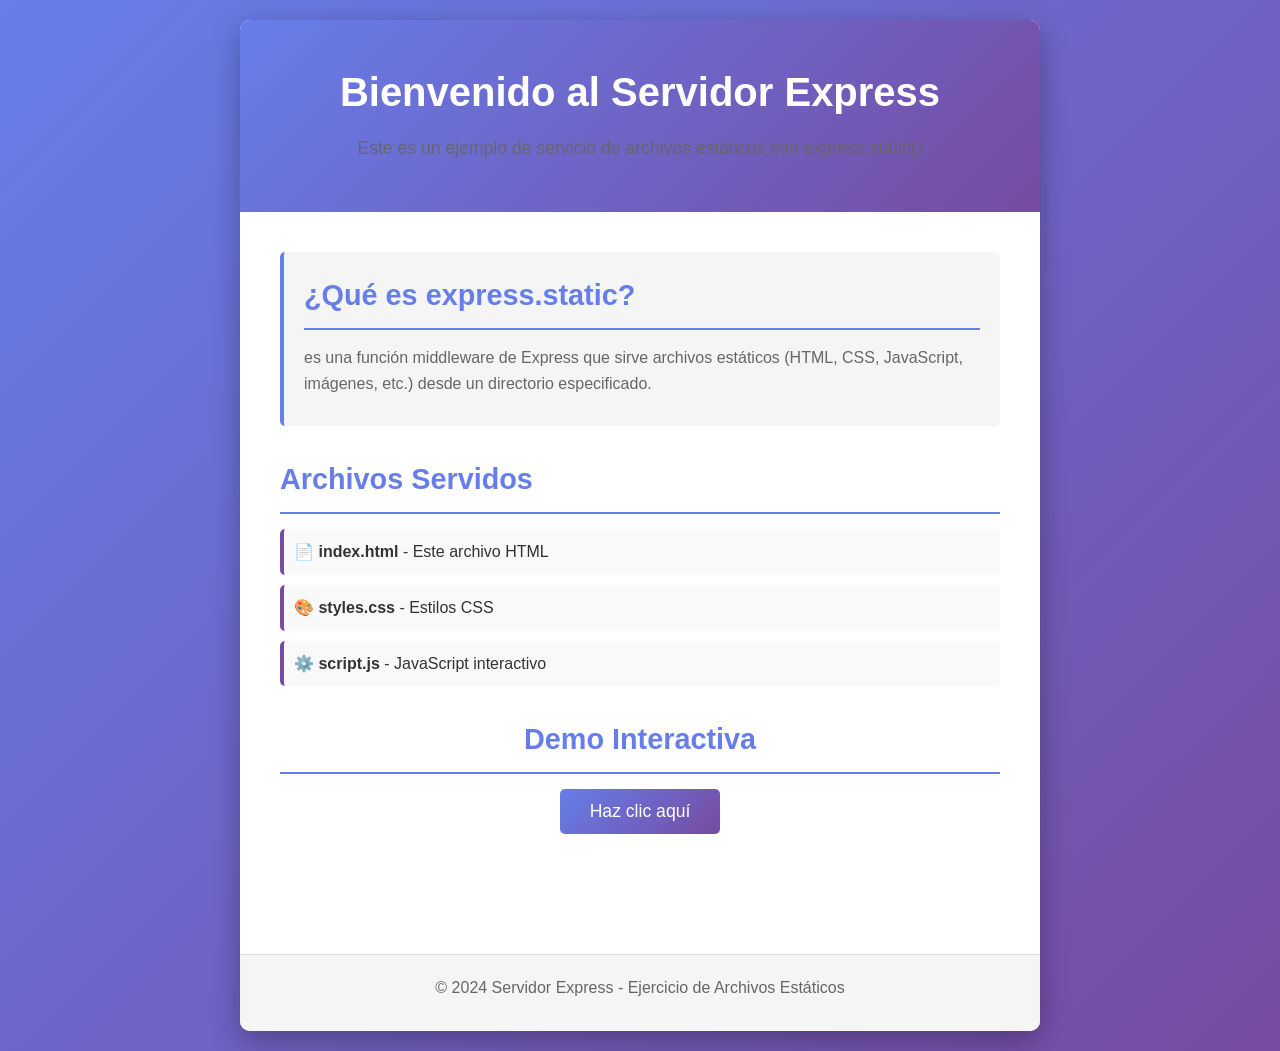
==== public/index.html @ dc6aed07 "ej2" ====
<!DOCTYPE html>
<html lang="es">
<head>
    <meta charset="UTF-8">
    <meta name="viewport" content="width=device-width, initial-scale=1.0">
    <title>Servidor de Archivos Estáticos</title>
    <link rel="stylesheet" href="styles.css">
</head>
<body>
    <div class="container">
        <header>
            <h1>Bienvenido al Servidor Express</h1>
            <p>Este es un ejemplo de servicio de archivos estáticos con express.static()</p>
        </header>

        <main>
            <section class="info">
                <h2>¿Qué es express.static?</h2>
                <p>
                    es una función middleware de Express que sirve archivos estáticos 
                    (HTML, CSS, JavaScript, imágenes, etc.) desde un directorio especificado.
                </p>
            </section>

            <section class="features">
                <h2>Archivos Servidos</h2>
                <ul>
                    <li>📄 <strong>index.html</strong> - Este archivo HTML</li>
                    <li>🎨 <strong>styles.css</strong> - Estilos CSS</li>
                    <li>⚙️ <strong>script.js</strong> - JavaScript interactivo</li>
                </ul>
            </section>

            <section class="demo">
                <h2>Demo Interactiva</h2>
                <button id="demoBtn" class="btn">Haz clic aquí</button>
                <p id="message" class="message"></p>
            </section>
        </main>

        <footer>
            <p>&copy; 2024 Servidor Express - Ejercicio de Archivos Estáticos</p>
        </footer>
    </div>

    <script src="script.js"></script>
</body>
</html>
---- public/styles.css ----
/* Estilos globales */
* {
    margin: 0;
    padding: 0;
    box-sizing: border-box;
}

body {
    font-family: 'Segoe UI', Tahoma, Geneva, Verdana, sans-serif;
    line-height: 1.6;
    color: #333;
    background: linear-gradient(135deg, #667eea 0%, #764ba2 100%);
    min-height: 100vh;
    display: flex;
    justify-content: center;
    align-items: center;
    padding: 20px;
}

.container {
    background: white;
    border-radius: 10px;
    box-shadow: 0 10px 30px rgba(0, 0, 0, 0.3);
    max-width: 800px;
    width: 100%;
    overflow: hidden;
}

/* Header */
header {
    background: linear-gradient(135deg, #667eea 0%, #764ba2 100%);
    color: white;
    padding: 40px 20px;
    text-align: center;
}

header h1 {
    font-size: 2.5em;
    margin-bottom: 10px;
}

header p {
    font-size: 1.1em;
    opacity: 0.9;
}

/* Main content */
main {
    padding: 40px;
}

section {
    margin-bottom: 30px;
}

h2 {
    color: #667eea;
    margin-bottom: 15px;
    font-size: 1.8em;
    border-bottom: 2px solid #667eea;
    padding-bottom: 10px;
}

p {
    color: #666;
    margin-bottom: 10px;
}

/* Info section */
.info {
    background: #f5f5f5;
    padding: 20px;
    border-left: 4px solid #667eea;
    border-radius: 5px;
}

/* Features list */
.features ul {
    list-style: none;
    padding: 0;
}

.features li {
    padding: 10px;
    background: #f9f9f9;
    margin-bottom: 10px;
    border-radius: 5px;
    border-left: 4px solid #764ba2;
    transition: transform 0.2s;
}

.features li:hover {
    transform: translateX(5px);
    background: #f0f0f0;
}

/* Demo section */
.demo {
    text-align: center;
}

.btn {
    background: linear-gradient(135deg, #667eea 0%, #764ba2 100%);
    color: white;
    padding: 12px 30px;
    border: none;
    border-radius: 5px;
    font-size: 1.1em;
    cursor: pointer;
    transition: transform 0.2s, box-shadow 0.2s;
    margin-bottom: 20px;
}

.btn:hover {
    transform: scale(1.05);
    box-shadow: 0 5px 15px rgba(102, 126, 234, 0.4);
}

.btn:active {
    transform: scale(0.98);
}

.message {
    font-size: 1.2em;
    color: #764ba2;
    font-weight: bold;
    min-height: 30px;
}

/* Footer */
footer {
    background: #f5f5f5;
    padding: 20px;
    text-align: center;
    border-top: 1px solid #ddd;
    color: #999;
}

/* Responsive */
@media (max-width: 600px) {
    header h1 {
        font-size: 1.8em;
    }

    main {
        padding: 20px;
    }

    .container {
        border-radius: 5px;
    }
}
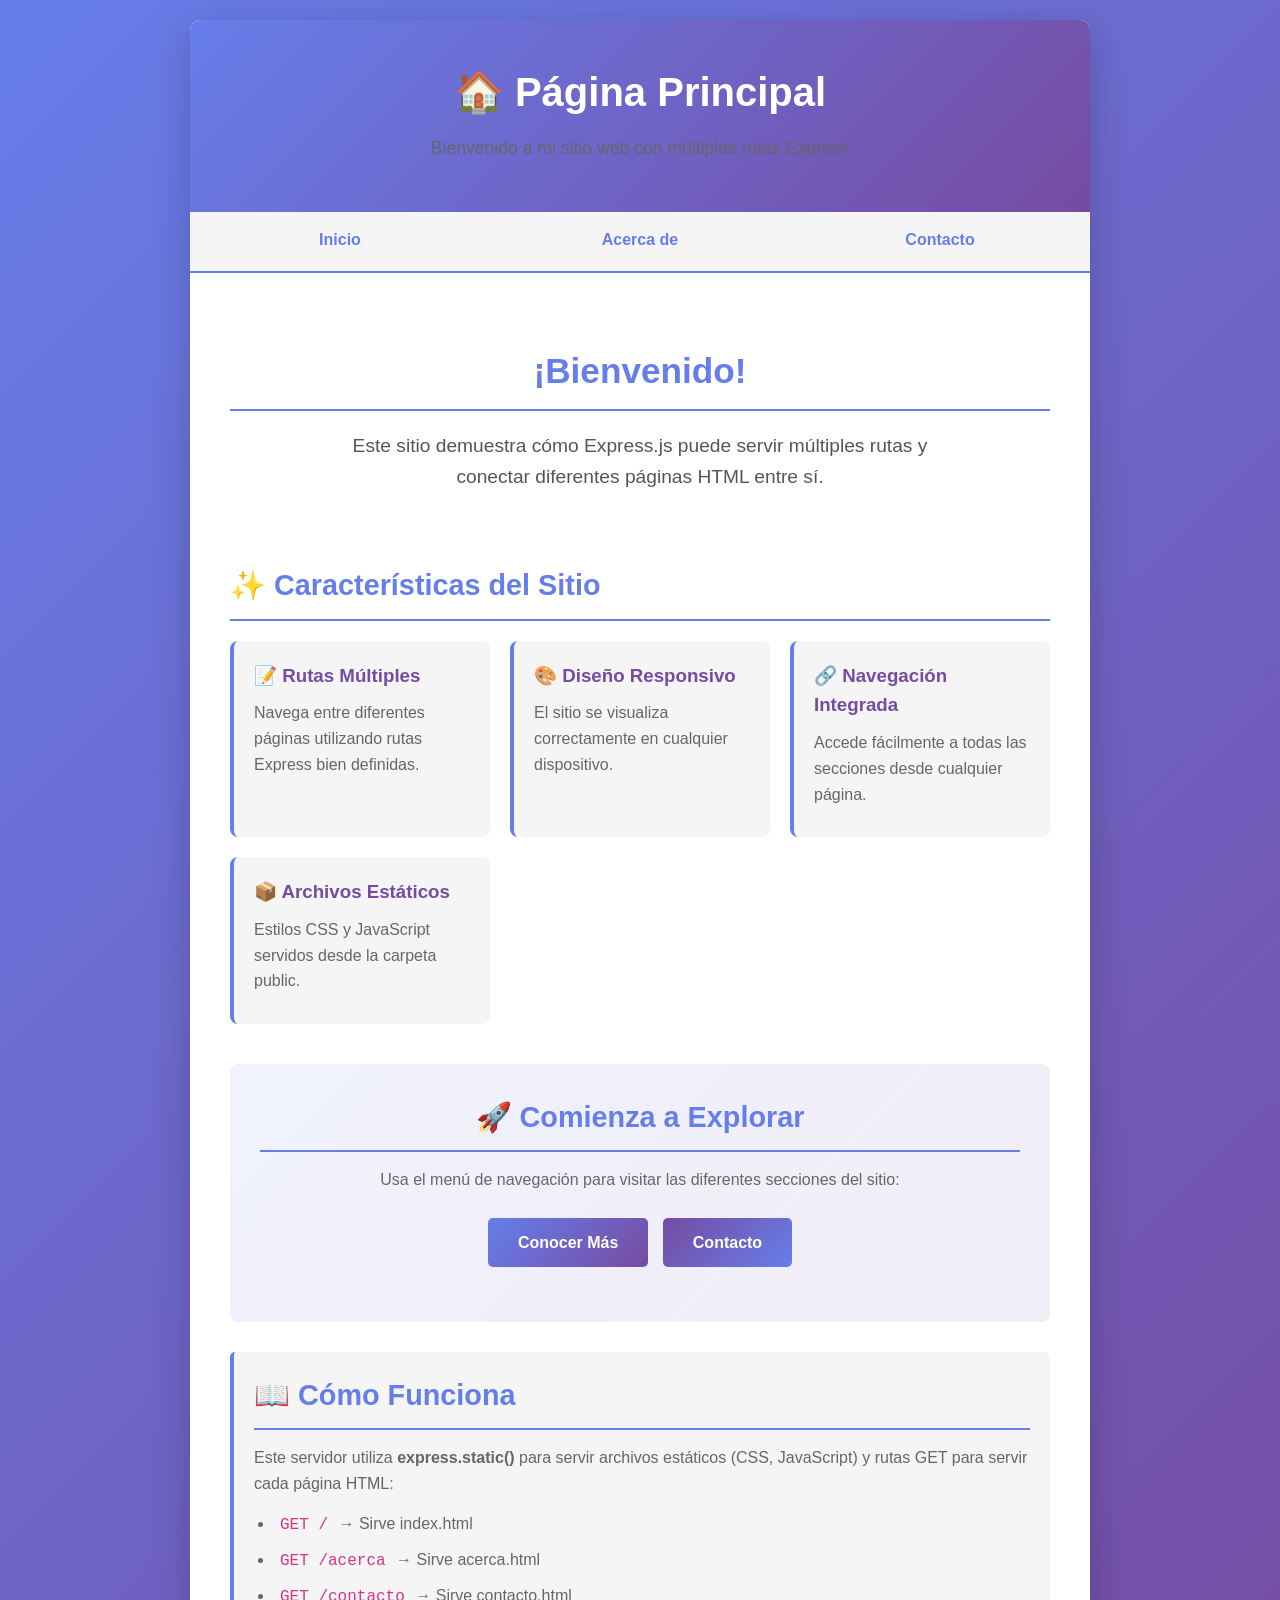
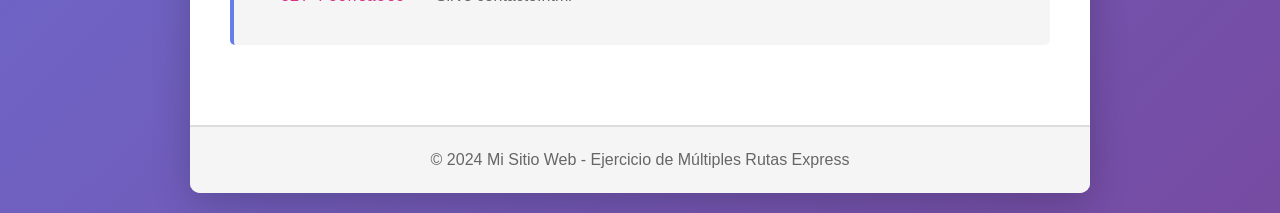
==== commit fcb1dc27: "ej3" ====
--- a/public/index.html
+++ b/public/index.html
@@ -3,43 +3,80 @@
 <head>
     <meta charset="UTF-8">
     <meta name="viewport" content="width=device-width, initial-scale=1.0">
-    <title>Servidor de Archivos Estáticos</title>
+    <title>Inicio - Mi Sitio Web</title>
     <link rel="stylesheet" href="styles.css">
 </head>
 <body>
     <div class="container">
         <header>
-            <h1>Bienvenido al Servidor Express</h1>
-            <p>Este es un ejemplo de servicio de archivos estáticos con express.static()</p>
+            <h1>🏠 Página Principal</h1>
+            <p>Bienvenido a mi sitio web con múltiples rutas Express</p>
         </header>
 
+        <nav>
+            <ul>
+                <li><a href="/" class="active">Inicio</a></li>
+                <li><a href="/acerca">Acerca de</a></li>
+                <li><a href="/contacto">Contacto</a></li>
+            </ul>
+        </nav>
+
         <main>
-            <section class="info">
-                <h2>¿Qué es express.static?</h2>
+            <section class="hero">
+                <h2>¡Bienvenido!</h2>
                 <p>
-                    es una función middleware de Express que sirve archivos estáticos 
-                    (HTML, CSS, JavaScript, imágenes, etc.) desde un directorio especificado.
+                    Este sitio demuestra cómo Express.js puede servir múltiples rutas 
+                    y conectar diferentes páginas HTML entre sí.
                 </p>
             </section>
 
             <section class="features">
-                <h2>Archivos Servidos</h2>
-                <ul>
-                    <li>📄 <strong>index.html</strong> - Este archivo HTML</li>
-                    <li>🎨 <strong>styles.css</strong> - Estilos CSS</li>
-                    <li>⚙️ <strong>script.js</strong> - JavaScript interactivo</li>
-                </ul>
+                <h2>✨ Características del Sitio</h2>
+                <div class="feature-grid">
+                    <div class="feature-card">
+                        <h3>📝 Rutas Múltiples</h3>
+                        <p>Navega entre diferentes páginas utilizando rutas Express bien definidas.</p>
+                    </div>
+                    <div class="feature-card">
+                        <h3>🎨 Diseño Responsivo</h3>
+                        <p>El sitio se visualiza correctamente en cualquier dispositivo.</p>
+                    </div>
+                    <div class="feature-card">
+                        <h3>🔗 Navegación Integrada</h3>
+                        <p>Accede fácilmente a todas las secciones desde cualquier página.</p>
+                    </div>
+                    <div class="feature-card">
+                        <h3>📦 Archivos Estáticos</h3>
+                        <p>Estilos CSS y JavaScript servidos desde la carpeta public.</p>
+                    </div>
+                </div>
             </section>
 
-            <section class="demo">
-                <h2>Demo Interactiva</h2>
-                <button id="demoBtn" class="btn">Haz clic aquí</button>
-                <p id="message" class="message"></p>
+            <section class="cta">
+                <h2>🚀 Comienza a Explorar</h2>
+                <p>Usa el menú de navegación para visitar las diferentes secciones del sitio:</p>
+                <div class="button-group">
+                    <a href="/acerca" class="btn btn-primary">Conocer Más</a>
+                    <a href="/contacto" class="btn btn-secondary">Contacto</a>
+                </div>
+            </section>
+
+            <section class="info">
+                <h2>📖 Cómo Funciona</h2>
+                <p>
+                    Este servidor utiliza <strong>express.static()</strong> para servir archivos estáticos 
+                    (CSS, JavaScript) y rutas GET para servir cada página HTML:
+                </p>
+                <ul>
+                    <li><code>GET /</code> → Sirve index.html</li>
+                    <li><code>GET /acerca</code> → Sirve acerca.html</li>
+                    <li><code>GET /contacto</code> → Sirve contacto.html</li>
+                </ul>
             </section>
         </main>
 
         <footer>
-            <p>&copy; 2024 Servidor Express - Ejercicio de Archivos Estáticos</p>
+            <p>&copy; 2024 Mi Sitio Web - Ejercicio de Múltiples Rutas Express</p>
         </footer>
     </div>
 
--- a/public/styles.css
+++ b/public/styles.css
@@ -5,23 +5,36 @@
     box-sizing: border-box;
 }
 
+:root {
+    --primary-color: #667eea;
+    --secondary-color: #764ba2;
+    --text-color: #333;
+    --light-bg: #f5f5f5;
+    --border-color: #ddd;
+    --success-color: #4caf50;
+}
+
+html {
+    scroll-behavior: smooth;
+}
+
 body {
     font-family: 'Segoe UI', Tahoma, Geneva, Verdana, sans-serif;
     line-height: 1.6;
-    color: #333;
+    color: var(--text-color);
     background: linear-gradient(135deg, #667eea 0%, #764ba2 100%);
     min-height: 100vh;
     display: flex;
     justify-content: center;
-    align-items: center;
+    align-items: flex-start;
     padding: 20px;
 }
 
 .container {
     background: white;
     border-radius: 10px;
-    box-shadow: 0 10px 30px rgba(0, 0, 0, 0.3);
-    max-width: 800px;
+    box-shadow: 0 10px 40px rgba(0, 0, 0, 0.2);
+    max-width: 900px;
     width: 100%;
     overflow: hidden;
 }
@@ -44,21 +57,74 @@
     opacity: 0.9;
 }
 
+/* Navegación */
+nav {
+    background: #f5f5f5;
+    padding: 0;
+    border-bottom: 2px solid #667eea;
+    position: sticky;
+    top: 0;
+    z-index: 100;
+}
+
+nav ul {
+    list-style: none;
+    display: flex;
+    justify-content: center;
+    flex-wrap: wrap;
+    padding: 0;
+    margin: 0;
+}
+
+nav li {
+    flex: 1;
+    min-width: 150px;
+}
+
+nav a {
+    display: block;
+    padding: 15px 20px;
+    text-decoration: none;
+    color: var(--primary-color);
+    font-weight: 600;
+    transition: all 0.3s;
+    text-align: center;
+    border-bottom: 3px solid transparent;
+}
+
+nav a:hover {
+    background: white;
+    color: var(--secondary-color);
+    border-bottom-color: var(--secondary-color);
+}
+
+nav a.active {
+    background: white;
+    color: var(--secondary-color);
+    border-bottom-color: var(--secondary-color);
+}
+
 /* Main content */
 main {
     padding: 40px;
 }
 
 section {
-    margin-bottom: 30px;
+    margin-bottom: 40px;
 }
 
 h2 {
-    color: #667eea;
+    color: var(--primary-color);
     margin-bottom: 15px;
     font-size: 1.8em;
-    border-bottom: 2px solid #667eea;
+    border-bottom: 2px solid var(--primary-color);
     padding-bottom: 10px;
+}
+
+h3 {
+    color: var(--secondary-color);
+    margin-top: 15px;
+    margin-bottom: 10px;
 }
 
 p {
@@ -66,49 +132,71 @@
     margin-bottom: 10px;
 }
 
-/* Info section */
-.info {
-    background: #f5f5f5;
+code {
+    background: var(--light-bg);
+    padding: 2px 6px;
+    border-radius: 3px;
+    font-family: 'Courier New', monospace;
+    color: #d63384;
+}
+
+/* Secciones especiales */
+.hero {
+    text-align: center;
+    padding: 30px 0;
+}
+
+.hero h2 {
+    font-size: 2.2em;
+    margin-bottom: 20px;
+}
+
+.hero p {
+    font-size: 1.2em;
+    color: #555;
+    max-width: 600px;
+    margin: 0 auto;
+}
+
+/* Feature Grid */
+.feature-grid {
+    display: grid;
+    grid-template-columns: repeat(auto-fit, minmax(200px, 1fr));
+    gap: 20px;
+    margin: 20px 0;
+}
+
+.feature-card {
+    background: var(--light-bg);
     padding: 20px;
-    border-left: 4px solid #667eea;
-    border-radius: 5px;
-}
-
-/* Features list */
-.features ul {
-    list-style: none;
-    padding: 0;
-}
-
-.features li {
-    padding: 10px;
-    background: #f9f9f9;
-    margin-bottom: 10px;
-    border-radius: 5px;
-    border-left: 4px solid #764ba2;
-    transition: transform 0.2s;
-}
-
-.features li:hover {
-    transform: translateX(5px);
-    background: #f0f0f0;
-}
-
-/* Demo section */
-.demo {
-    text-align: center;
-}
-
+    border-radius: 8px;
+    border-left: 4px solid var(--primary-color);
+    transition: transform 0.3s, box-shadow 0.3s;
+}
+
+.feature-card:hover {
+    transform: translateY(-5px);
+    box-shadow: 0 5px 15px rgba(102, 126, 234, 0.2);
+}
+
+.feature-card h3 {
+    margin-top: 0;
+}
+
+/* Buttons */
 .btn {
+    display: inline-block;
+    padding: 12px 30px;
     background: linear-gradient(135deg, #667eea 0%, #764ba2 100%);
     color: white;
-    padding: 12px 30px;
+    text-decoration: none;
     border: none;
     border-radius: 5px;
-    font-size: 1.1em;
     cursor: pointer;
-    transition: transform 0.2s, box-shadow 0.2s;
-    margin-bottom: 20px;
+    font-size: 1em;
+    font-weight: 600;
+    transition: all 0.3s;
+    margin: 5px;
 }
 
 .btn:hover {
@@ -120,33 +208,297 @@
     transform: scale(0.98);
 }
 
-.message {
-    font-size: 1.2em;
-    color: #764ba2;
+.btn-primary {
+    background: linear-gradient(135deg, #667eea 0%, #764ba2 100%);
+}
+
+.btn-secondary {
+    background: linear-gradient(135deg, #764ba2 0%, #667eea 100%);
+}
+
+.button-group {
+    margin: 20px 0;
+    text-align: center;
+}
+
+/* Info section */
+.info {
+    background: var(--light-bg);
+    padding: 20px;
+    border-left: 4px solid var(--primary-color);
+    border-radius: 5px;
+}
+
+.info ul {
+    margin: 15px 0;
+    padding-left: 20px;
+}
+
+.info li {
+    margin: 8px 0;
+    color: #666;
+}
+
+/* Call to Action */
+.cta {
+    text-align: center;
+    background: linear-gradient(135deg, rgba(102, 126, 234, 0.1), rgba(118, 75, 162, 0.1));
+    padding: 30px;
+    border-radius: 8px;
+    margin: 30px 0;
+}
+
+/* Acerca de */
+.about-content {
+    margin: 20px 0;
+}
+
+.about-item {
+    background: var(--light-bg);
+    padding: 20px;
+    margin-bottom: 20px;
+    border-radius: 8px;
+    border-left: 4px solid var(--secondary-color);
+}
+
+.about-item ol {
+    margin-left: 20px;
+    padding-left: 20px;
+}
+
+.about-item li {
+    margin: 8px 0;
+}
+
+/* Contacto */
+.contact-methods {
+    display: grid;
+    grid-template-columns: repeat(auto-fit, minmax(250px, 1fr));
+    gap: 20px;
+    margin: 20px 0;
+}
+
+.contact-card {
+    background: var(--light-bg);
+    padding: 20px;
+    border-radius: 8px;
+    border: 2px solid var(--primary-color);
+    transition: all 0.3s;
+}
+
+.contact-card:hover {
+    border-color: var(--secondary-color);
+    box-shadow: 0 5px 15px rgba(118, 75, 162, 0.2);
+}
+
+.contact-card a {
+    color: var(--primary-color);
+    text-decoration: none;
+    font-weight: 600;
+}
+
+.contact-card a:hover {
+    color: var(--secondary-color);
+    text-decoration: underline;
+}
+
+.social-links {
+    margin-top: 15px;
+    display: flex;
+    gap: 10px;
+    flex-wrap: wrap;
+}
+
+.social-btn {
+    display: inline-block;
+    padding: 8px 15px;
+    background: var(--primary-color);
+    color: white;
+    text-decoration: none;
+    border-radius: 5px;
+    transition: all 0.3s;
+    font-size: 0.9em;
+}
+
+.social-btn:hover {
+    background: var(--secondary-color);
+    transform: translateY(-2px);
+}
+
+/* Formulario */
+.contact-form {
+    background: var(--light-bg);
+    padding: 30px;
+    border-radius: 8px;
+    margin: 30px 0;
+}
+
+.form-group {
+    margin-bottom: 20px;
+}
+
+.form-group label {
+    display: block;
+    margin-bottom: 8px;
+    font-weight: 600;
+    color: var(--primary-color);
+}
+
+.form-group input,
+.form-group textarea {
+    width: 100%;
+    padding: 10px;
+    border: 2px solid var(--border-color);
+    border-radius: 5px;
+    font-size: 1em;
+    font-family: inherit;
+    transition: border-color 0.3s;
+}
+
+.form-group input:focus,
+.form-group textarea:focus {
+    outline: none;
+    border-color: var(--primary-color);
+    box-shadow: 0 0 5px rgba(102, 126, 234, 0.3);
+}
+
+.form-message {
+    margin-top: 15px;
+    padding: 10px;
+    border-radius: 5px;
+    text-align: center;
+    font-weight: 600;
+}
+
+.form-message.success {
+    background: #d4edda;
+    color: #155724;
+    border: 1px solid #c3e6cb;
+}
+
+.form-message.error {
+    background: #f8d7da;
+    color: #721c24;
+    border: 1px solid #f5c6cb;
+}
+
+/* Error 404 */
+.error-section {
+    text-align: center;
+    padding: 40px 20px;
+}
+
+.error-code {
+    font-size: 5em;
     font-weight: bold;
-    min-height: 30px;
+    color: var(--primary-color);
+    margin-bottom: 20px;
+    opacity: 0.3;
+}
+
+.nav-options {
+    display: flex;
+    gap: 10px;
+    justify-content: center;
+    flex-wrap: wrap;
+    margin: 20px 0;
+}
+
+.tips ul {
+    padding-left: 20px;
+}
+
+.tips li {
+    margin: 10px 0;
 }
 
 /* Footer */
 footer {
-    background: #f5f5f5;
+    background: var(--light-bg);
     padding: 20px;
     text-align: center;
-    border-top: 1px solid #ddd;
+    border-top: 2px solid var(--border-color);
     color: #999;
 }
 
+footer p {
+    margin: 0;
+}
+
 /* Responsive */
-@media (max-width: 600px) {
+@media (max-width: 768px) {
     header h1 {
         font-size: 1.8em;
     }
 
+    header p {
+        font-size: 1em;
+    }
+
+    nav ul {
+        flex-direction: column;
+    }
+
+    nav li {
+        flex: auto;
+        min-width: auto;
+    }
+
     main {
         padding: 20px;
     }
 
-    .container {
-        border-radius: 5px;
-    }
-}
+    .feature-grid {
+        grid-template-columns: 1fr;
+    }
+
+    .contact-methods {
+        grid-template-columns: 1fr;
+    }
+
+    h2 {
+        font-size: 1.5em;
+    }
+
+    .error-code {
+        font-size: 3em;
+    }
+
+    .button-group {
+        display: flex;
+        flex-direction: column;
+        align-items: center;
+    }
+
+    .btn {
+        width: 100%;
+        max-width: 300px;
+    }
+}
+
+@media (max-width: 480px) {
+    header {
+        padding: 30px 15px;
+    }
+
+    header h1 {
+        font-size: 1.5em;
+    }
+
+    main {
+        padding: 15px;
+    }
+
+    nav a {
+        padding: 12px 10px;
+    }
+
+    .social-links {
+        flex-direction: column;
+    }
+
+    .social-btn {
+        width: 100%;
+        text-align: center;
+    }
+}
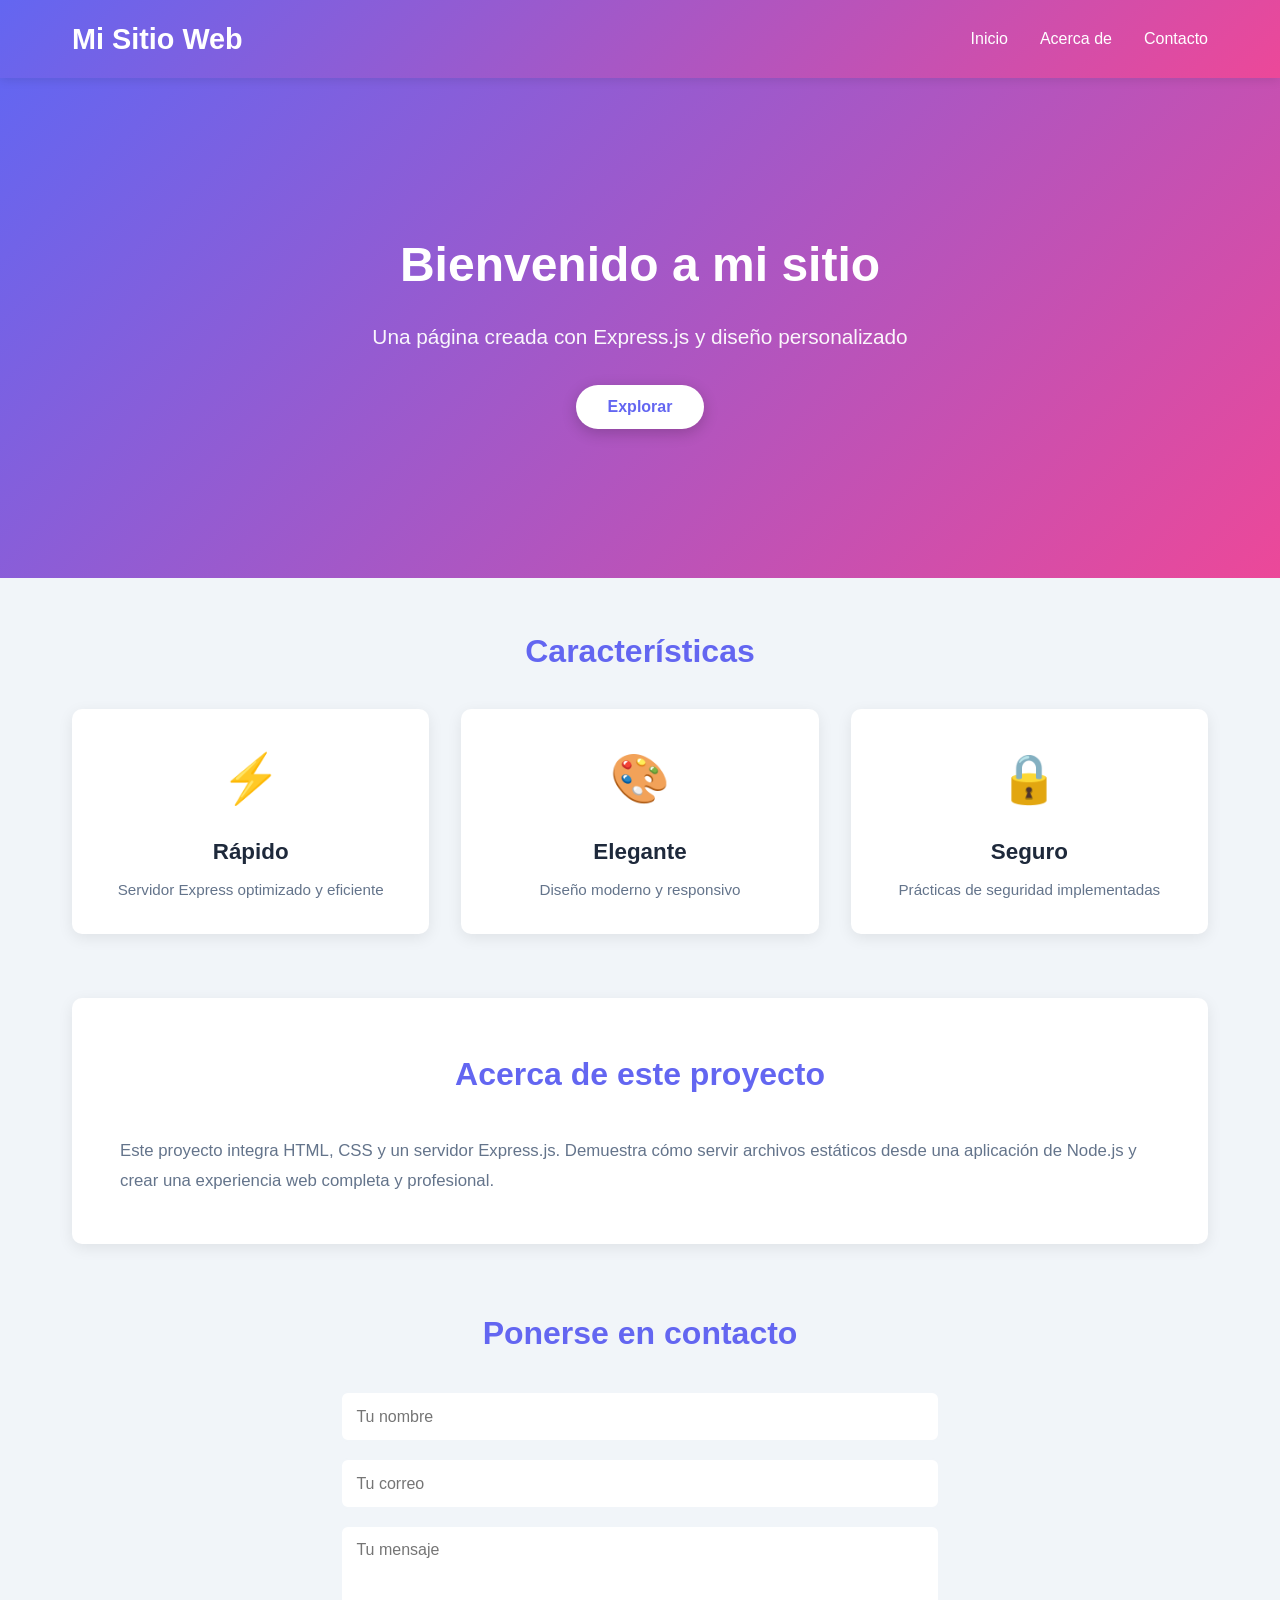
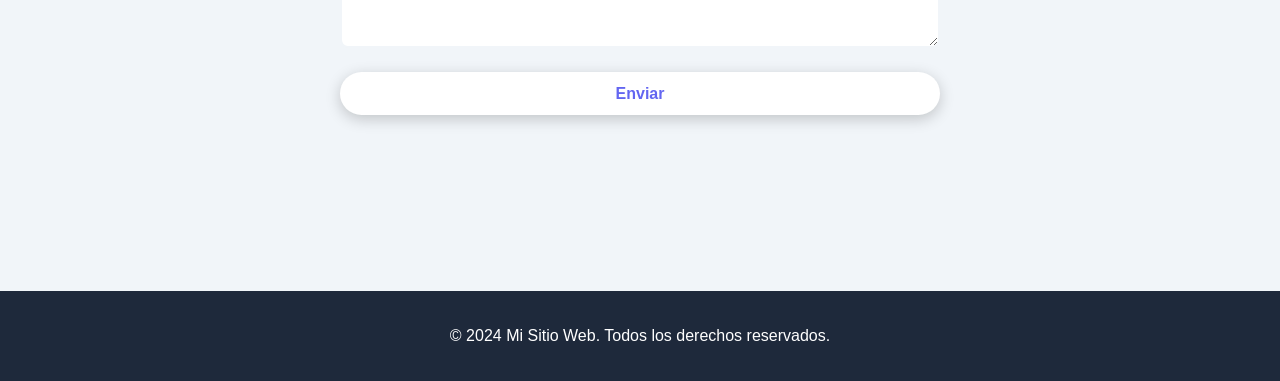
==== commit 60958a07: "ejercicio4" ====
--- a/public/index.html
+++ b/public/index.html
@@ -3,83 +3,73 @@
 <head>
     <meta charset="UTF-8">
     <meta name="viewport" content="width=device-width, initial-scale=1.0">
-    <title>Inicio - Mi Sitio Web</title>
+    <title>Mi Página con Express</title>
     <link rel="stylesheet" href="styles.css">
 </head>
 <body>
-    <div class="container">
-        <header>
-            <h1>🏠 Página Principal</h1>
-            <p>Bienvenido a mi sitio web con múltiples rutas Express</p>
-        </header>
+    <nav class="navbar">
+        <div class="nav-content">
+            <h1 class="logo">Mi Sitio Web</h1>
+            <ul class="nav-menu">
+                <li><a href="#inicio">Inicio</a></li>
+                <li><a href="#acerca">Acerca de</a></li>
+                <li><a href="#contacto">Contacto</a></li>
+            </ul>
+        </div>
+    </nav>
 
-        <nav>
-            <ul>
-                <li><a href="/" class="active">Inicio</a></li>
-                <li><a href="/acerca">Acerca de</a></li>
-                <li><a href="/contacto">Contacto</a></li>
-            </ul>
-        </nav>
+    <header class="hero" id="inicio">
+        <div class="hero-content">
+            <h2>Bienvenido a mi sitio</h2>
+            <p>Una página creada con Express.js y diseño personalizado</p>
+            <button class="btn-primary">Explorar</button>
+        </div>
+    </header>
 
-        <main>
-            <section class="hero">
-                <h2>¡Bienvenido!</h2>
-                <p>
-                    Este sitio demuestra cómo Express.js puede servir múltiples rutas 
-                    y conectar diferentes páginas HTML entre sí.
-                </p>
-            </section>
+    <main>
+        <section class="features">
+            <h3>Características</h3>
+            <div class="feature-grid">
+                <div class="feature-card">
+                    <div class="feature-icon">⚡</div>
+                    <h4>Rápido</h4>
+                    <p>Servidor Express optimizado y eficiente</p>
+                </div>
+                <div class="feature-card">
+                    <div class="feature-icon">🎨</div>
+                    <h4>Elegante</h4>
+                    <p>Diseño moderno y responsivo</p>
+                </div>
+                <div class="feature-card">
+                    <div class="feature-icon">🔒</div>
+                    <h4>Seguro</h4>
+                    <p>Prácticas de seguridad implementadas</p>
+                </div>
+            </div>
+        </section>
 
-            <section class="features">
-                <h2>✨ Características del Sitio</h2>
-                <div class="feature-grid">
-                    <div class="feature-card">
-                        <h3>📝 Rutas Múltiples</h3>
-                        <p>Navega entre diferentes páginas utilizando rutas Express bien definidas.</p>
-                    </div>
-                    <div class="feature-card">
-                        <h3>🎨 Diseño Responsivo</h3>
-                        <p>El sitio se visualiza correctamente en cualquier dispositivo.</p>
-                    </div>
-                    <div class="feature-card">
-                        <h3>🔗 Navegación Integrada</h3>
-                        <p>Accede fácilmente a todas las secciones desde cualquier página.</p>
-                    </div>
-                    <div class="feature-card">
-                        <h3>📦 Archivos Estáticos</h3>
-                        <p>Estilos CSS y JavaScript servidos desde la carpeta public.</p>
-                    </div>
-                </div>
-            </section>
+        <section class="about" id="acerca">
+            <h3>Acerca de este proyecto</h3>
+            <p>
+                Este proyecto integra HTML, CSS y un servidor Express.js. 
+                Demuestra cómo servir archivos estáticos desde una aplicación de Node.js 
+                y crear una experiencia web completa y profesional.
+            </p>
+        </section>
 
-            <section class="cta">
-                <h2>🚀 Comienza a Explorar</h2>
-                <p>Usa el menú de navegación para visitar las diferentes secciones del sitio:</p>
-                <div class="button-group">
-                    <a href="/acerca" class="btn btn-primary">Conocer Más</a>
-                    <a href="/contacto" class="btn btn-secondary">Contacto</a>
-                </div>
-            </section>
+        <section class="contact" id="contacto">
+            <h3>Ponerse en contacto</h3>
+            <form class="contact-form">
+                <input type="text" placeholder="Tu nombre" required>
+                <input type="email" placeholder="Tu correo" required>
+                <textarea placeholder="Tu mensaje" rows="5" required></textarea>
+                <button type="submit" class="btn-primary">Enviar</button>
+            </form>
+        </section>
+    </main>
 
-            <section class="info">
-                <h2>📖 Cómo Funciona</h2>
-                <p>
-                    Este servidor utiliza <strong>express.static()</strong> para servir archivos estáticos 
-                    (CSS, JavaScript) y rutas GET para servir cada página HTML:
-                </p>
-                <ul>
-                    <li><code>GET /</code> → Sirve index.html</li>
-                    <li><code>GET /acerca</code> → Sirve acerca.html</li>
-                    <li><code>GET /contacto</code> → Sirve contacto.html</li>
-                </ul>
-            </section>
-        </main>
-
-        <footer>
-            <p>&copy; 2024 Mi Sitio Web - Ejercicio de Múltiples Rutas Express</p>
-        </footer>
-    </div>
-
-    <script src="script.js"></script>
+    <footer class="footer">
+        <p>&copy; 2024 Mi Sitio Web. Todos los derechos reservados.</p>
+    </footer>
 </body>
-</html>
+</html>
--- a/public/styles.css
+++ b/public/styles.css
@@ -1,4 +1,4 @@
-/* Estilos globales */
+/* ==================== RESET Y VARIABLES ==================== */
 * {
     margin: 0;
     padding: 0;
@@ -6,12 +6,14 @@
 }
 
 :root {
-    --primary-color: #667eea;
-    --secondary-color: #764ba2;
-    --text-color: #333;
-    --light-bg: #f5f5f5;
-    --border-color: #ddd;
-    --success-color: #4caf50;
+    --color-primary: #6366f1;
+    --color-secondary: #ec4899;
+    --color-dark: #1e293b;
+    --color-light: #f1f5f9;
+    --color-white: #ffffff;
+    --color-gray: #64748b;
+    --font-family: 'Segoe UI', Tahoma, Geneva, Verdana, sans-serif;
+    --transition: all 0.3s ease;
 }
 
 html {
@@ -19,486 +21,249 @@
 }
 
 body {
-    font-family: 'Segoe UI', Tahoma, Geneva, Verdana, sans-serif;
+    font-family: var(--font-family);
+    color: var(--color-dark);
     line-height: 1.6;
-    color: var(--text-color);
-    background: linear-gradient(135deg, #667eea 0%, #764ba2 100%);
-    min-height: 100vh;
-    display: flex;
-    justify-content: center;
-    align-items: flex-start;
-    padding: 20px;
-}
-
-.container {
-    background: white;
-    border-radius: 10px;
-    box-shadow: 0 10px 40px rgba(0, 0, 0, 0.2);
-    max-width: 900px;
-    width: 100%;
-    overflow: hidden;
-}
-
-/* Header */
-header {
-    background: linear-gradient(135deg, #667eea 0%, #764ba2 100%);
-    color: white;
-    padding: 40px 20px;
-    text-align: center;
-}
-
-header h1 {
-    font-size: 2.5em;
-    margin-bottom: 10px;
-}
-
-header p {
-    font-size: 1.1em;
-    opacity: 0.9;
-}
-
-/* Navegación */
-nav {
-    background: #f5f5f5;
-    padding: 0;
-    border-bottom: 2px solid #667eea;
+    background-color: var(--color-light);
+}
+
+/* ==================== NAVBAR ==================== */
+.navbar {
+    background: linear-gradient(135deg, var(--color-primary) 0%, var(--color-secondary) 100%);
+    padding: 1rem 0;
     position: sticky;
     top: 0;
-    z-index: 100;
-}
-
-nav ul {
+    z-index: 1000;
+    box-shadow: 0 2px 10px rgba(0, 0, 0, 0.1);
+}
+
+.nav-content {
+    max-width: 1200px;
+    margin: 0 auto;
+    padding: 0 2rem;
+    display: flex;
+    justify-content: space-between;
+    align-items: center;
+}
+
+.logo {
+    color: var(--color-white);
+    font-size: 1.8rem;
+    font-weight: bold;
+}
+
+.nav-menu {
+    display: flex;
     list-style: none;
-    display: flex;
+    gap: 2rem;
+}
+
+.nav-menu a {
+    color: var(--color-white);
+    text-decoration: none;
+    font-weight: 500;
+    transition: var(--transition);
+}
+
+.nav-menu a:hover {
+    opacity: 0.8;
+    text-decoration: underline;
+}
+
+/* ==================== HERO SECTION ==================== */
+.hero {
+    background: linear-gradient(135deg, var(--color-primary) 0%, var(--color-secondary) 100%);
+    color: var(--color-white);
+    padding: 6rem 2rem;
+    text-align: center;
+    min-height: 500px;
+    display: flex;
+    align-items: center;
     justify-content: center;
-    flex-wrap: wrap;
-    padding: 0;
-    margin: 0;
-}
-
-nav li {
-    flex: 1;
-    min-width: 150px;
-}
-
-nav a {
-    display: block;
-    padding: 15px 20px;
-    text-decoration: none;
-    color: var(--primary-color);
-    font-weight: 600;
-    transition: all 0.3s;
-    text-align: center;
-    border-bottom: 3px solid transparent;
-}
-
-nav a:hover {
-    background: white;
-    color: var(--secondary-color);
-    border-bottom-color: var(--secondary-color);
-}
-
-nav a.active {
-    background: white;
-    color: var(--secondary-color);
-    border-bottom-color: var(--secondary-color);
-}
-
-/* Main content */
+}
+
+.hero-content h2 {
+    font-size: 3rem;
+    margin-bottom: 1rem;
+    animation: slideInDown 0.8s ease;
+}
+
+.hero-content p {
+    font-size: 1.3rem;
+    margin-bottom: 2rem;
+    opacity: 0.95;
+    animation: slideInUp 0.8s ease;
+}
+
+@keyframes slideInDown {
+    from {
+        opacity: 0;
+        transform: translateY(-30px);
+    }
+    to {
+        opacity: 1;
+        transform: translateY(0);
+    }
+}
+
+@keyframes slideInUp {
+    from {
+        opacity: 0;
+        transform: translateY(30px);
+    }
+    to {
+        opacity: 1;
+        transform: translateY(0);
+    }
+}
+
+/* ==================== BOTONES ==================== */
+.btn-primary {
+    background-color: var(--color-white);
+    color: var(--color-primary);
+    padding: 0.8rem 2rem;
+    border: none;
+    border-radius: 50px;
+    font-size: 1rem;
+    font-weight: bold;
+    cursor: pointer;
+    transition: var(--transition);
+    box-shadow: 0 4px 15px rgba(0, 0, 0, 0.2);
+}
+
+.btn-primary:hover {
+    transform: translateY(-2px);
+    box-shadow: 0 6px 20px rgba(0, 0, 0, 0.3);
+}
+
+/* ==================== MAIN CONTENT ==================== */
 main {
-    padding: 40px;
-}
-
-section {
-    margin-bottom: 40px;
-}
-
-h2 {
-    color: var(--primary-color);
-    margin-bottom: 15px;
-    font-size: 1.8em;
-    border-bottom: 2px solid var(--primary-color);
-    padding-bottom: 10px;
-}
-
-h3 {
-    color: var(--secondary-color);
-    margin-top: 15px;
-    margin-bottom: 10px;
-}
-
-p {
-    color: #666;
-    margin-bottom: 10px;
-}
-
-code {
-    background: var(--light-bg);
-    padding: 2px 6px;
-    border-radius: 3px;
-    font-family: 'Courier New', monospace;
-    color: #d63384;
-}
-
-/* Secciones especiales */
-.hero {
-    text-align: center;
-    padding: 30px 0;
-}
-
-.hero h2 {
-    font-size: 2.2em;
-    margin-bottom: 20px;
-}
-
-.hero p {
-    font-size: 1.2em;
-    color: #555;
-    max-width: 600px;
+    max-width: 1200px;
     margin: 0 auto;
-}
-
-/* Feature Grid */
+    padding: 3rem 2rem;
+}
+
+main section {
+    margin-bottom: 4rem;
+}
+
+main h3 {
+    font-size: 2rem;
+    margin-bottom: 2rem;
+    color: var(--color-primary);
+    text-align: center;
+}
+
+/* ==================== FEATURES SECTION ==================== */
 .feature-grid {
     display: grid;
-    grid-template-columns: repeat(auto-fit, minmax(200px, 1fr));
-    gap: 20px;
-    margin: 20px 0;
+    grid-template-columns: repeat(auto-fit, minmax(280px, 1fr));
+    gap: 2rem;
 }
 
 .feature-card {
-    background: var(--light-bg);
-    padding: 20px;
+    background: var(--color-white);
+    padding: 2rem;
+    border-radius: 10px;
+    text-align: center;
+    box-shadow: 0 4px 15px rgba(0, 0, 0, 0.08);
+    transition: var(--transition);
+}
+
+.feature-card:hover {
+    transform: translateY(-10px);
+    box-shadow: 0 8px 25px rgba(0, 0, 0, 0.12);
+}
+
+.feature-icon {
+    font-size: 3rem;
+    margin-bottom: 1rem;
+}
+
+.feature-card h4 {
+    font-size: 1.4rem;
+    margin-bottom: 0.5rem;
+    color: var(--color-dark);
+}
+
+.feature-card p {
+    color: var(--color-gray);
+    font-size: 0.95rem;
+}
+
+/* ==================== ABOUT SECTION ==================== */
+.about {
+    background: var(--color-white);
+    padding: 3rem;
+    border-radius: 10px;
+    box-shadow: 0 4px 15px rgba(0, 0, 0, 0.08);
+    line-height: 1.8;
+    font-size: 1.05rem;
+    color: var(--color-gray);
+}
+
+/* ==================== CONTACT FORM ==================== */
+.contact {
+    text-align: center;
+}
+
+.contact-form {
+    max-width: 600px;
+    margin: 2rem auto 0;
+    display: flex;
+    flex-direction: column;
+    gap: 1rem;
+}
+
+.contact-form input,
+.contact-form textarea {
+    padding: 0.9rem;
+    border: 2px solid var(--color-light);
     border-radius: 8px;
-    border-left: 4px solid var(--primary-color);
-    transition: transform 0.3s, box-shadow 0.3s;
-}
-
-.feature-card:hover {
-    transform: translateY(-5px);
-    box-shadow: 0 5px 15px rgba(102, 126, 234, 0.2);
-}
-
-.feature-card h3 {
-    margin-top: 0;
-}
-
-/* Buttons */
-.btn {
-    display: inline-block;
-    padding: 12px 30px;
-    background: linear-gradient(135deg, #667eea 0%, #764ba2 100%);
-    color: white;
-    text-decoration: none;
-    border: none;
-    border-radius: 5px;
-    cursor: pointer;
-    font-size: 1em;
-    font-weight: 600;
-    transition: all 0.3s;
-    margin: 5px;
-}
-
-.btn:hover {
-    transform: scale(1.05);
-    box-shadow: 0 5px 15px rgba(102, 126, 234, 0.4);
-}
-
-.btn:active {
-    transform: scale(0.98);
-}
-
-.btn-primary {
-    background: linear-gradient(135deg, #667eea 0%, #764ba2 100%);
-}
-
-.btn-secondary {
-    background: linear-gradient(135deg, #764ba2 0%, #667eea 100%);
-}
-
-.button-group {
-    margin: 20px 0;
-    text-align: center;
-}
-
-/* Info section */
-.info {
-    background: var(--light-bg);
-    padding: 20px;
-    border-left: 4px solid var(--primary-color);
-    border-radius: 5px;
-}
-
-.info ul {
-    margin: 15px 0;
-    padding-left: 20px;
-}
-
-.info li {
-    margin: 8px 0;
-    color: #666;
-}
-
-/* Call to Action */
-.cta {
-    text-align: center;
-    background: linear-gradient(135deg, rgba(102, 126, 234, 0.1), rgba(118, 75, 162, 0.1));
-    padding: 30px;
-    border-radius: 8px;
-    margin: 30px 0;
-}
-
-/* Acerca de */
-.about-content {
-    margin: 20px 0;
-}
-
-.about-item {
-    background: var(--light-bg);
-    padding: 20px;
-    margin-bottom: 20px;
-    border-radius: 8px;
-    border-left: 4px solid var(--secondary-color);
-}
-
-.about-item ol {
-    margin-left: 20px;
-    padding-left: 20px;
-}
-
-.about-item li {
-    margin: 8px 0;
-}
-
-/* Contacto */
-.contact-methods {
-    display: grid;
-    grid-template-columns: repeat(auto-fit, minmax(250px, 1fr));
-    gap: 20px;
-    margin: 20px 0;
-}
-
-.contact-card {
-    background: var(--light-bg);
-    padding: 20px;
-    border-radius: 8px;
-    border: 2px solid var(--primary-color);
-    transition: all 0.3s;
-}
-
-.contact-card:hover {
-    border-color: var(--secondary-color);
-    box-shadow: 0 5px 15px rgba(118, 75, 162, 0.2);
-}
-
-.contact-card a {
-    color: var(--primary-color);
-    text-decoration: none;
-    font-weight: 600;
-}
-
-.contact-card a:hover {
-    color: var(--secondary-color);
-    text-decoration: underline;
-}
-
-.social-links {
-    margin-top: 15px;
-    display: flex;
-    gap: 10px;
-    flex-wrap: wrap;
-}
-
-.social-btn {
-    display: inline-block;
-    padding: 8px 15px;
-    background: var(--primary-color);
-    color: white;
-    text-decoration: none;
-    border-radius: 5px;
-    transition: all 0.3s;
-    font-size: 0.9em;
-}
-
-.social-btn:hover {
-    background: var(--secondary-color);
-    transform: translateY(-2px);
-}
-
-/* Formulario */
-.contact-form {
-    background: var(--light-bg);
-    padding: 30px;
-    border-radius: 8px;
-    margin: 30px 0;
-}
-
-.form-group {
-    margin-bottom: 20px;
-}
-
-.form-group label {
-    display: block;
-    margin-bottom: 8px;
-    font-weight: 600;
-    color: var(--primary-color);
-}
-
-.form-group input,
-.form-group textarea {
-    width: 100%;
-    padding: 10px;
-    border: 2px solid var(--border-color);
-    border-radius: 5px;
-    font-size: 1em;
-    font-family: inherit;
-    transition: border-color 0.3s;
-}
-
-.form-group input:focus,
-.form-group textarea:focus {
+    font-family: var(--font-family);
+    font-size: 1rem;
+    transition: var(--transition);
+}
+
+.contact-form input:focus,
+.contact-form textarea:focus {
     outline: none;
-    border-color: var(--primary-color);
-    box-shadow: 0 0 5px rgba(102, 126, 234, 0.3);
-}
-
-.form-message {
-    margin-top: 15px;
-    padding: 10px;
-    border-radius: 5px;
-    text-align: center;
-    font-weight: 600;
-}
-
-.form-message.success {
-    background: #d4edda;
-    color: #155724;
-    border: 1px solid #c3e6cb;
-}
-
-.form-message.error {
-    background: #f8d7da;
-    color: #721c24;
-    border: 1px solid #f5c6cb;
-}
-
-/* Error 404 */
-.error-section {
-    text-align: center;
-    padding: 40px 20px;
-}
-
-.error-code {
-    font-size: 5em;
-    font-weight: bold;
-    color: var(--primary-color);
-    margin-bottom: 20px;
-    opacity: 0.3;
-}
-
-.nav-options {
-    display: flex;
-    gap: 10px;
-    justify-content: center;
-    flex-wrap: wrap;
-    margin: 20px 0;
-}
-
-.tips ul {
-    padding-left: 20px;
-}
-
-.tips li {
-    margin: 10px 0;
-}
-
-/* Footer */
-footer {
-    background: var(--light-bg);
-    padding: 20px;
-    text-align: center;
-    border-top: 2px solid var(--border-color);
-    color: #999;
-}
-
-footer p {
-    margin: 0;
-}
-
-/* Responsive */
+    border-color: var(--color-primary);
+    box-shadow: 0 0 0 3px rgba(99, 102, 241, 0.1);
+}
+
+.contact-form button {
+    margin-top: 0.5rem;
+}
+
+/* ==================== FOOTER ==================== */
+.footer {
+    background: var(--color-dark);
+    color: var(--color-white);
+    text-align: center;
+    padding: 2rem;
+    margin-top: 4rem;
+}
+
+/* ==================== RESPONSIVE ==================== */
 @media (max-width: 768px) {
-    header h1 {
-        font-size: 1.8em;
-    }
-
-    header p {
-        font-size: 1em;
-    }
-
-    nav ul {
-        flex-direction: column;
-    }
-
-    nav li {
-        flex: auto;
-        min-width: auto;
-    }
-
-    main {
-        padding: 20px;
-    }
-
-    .feature-grid {
-        grid-template-columns: 1fr;
-    }
-
-    .contact-methods {
-        grid-template-columns: 1fr;
-    }
-
-    h2 {
-        font-size: 1.5em;
-    }
-
-    .error-code {
-        font-size: 3em;
-    }
-
-    .button-group {
-        display: flex;
-        flex-direction: column;
-        align-items: center;
-    }
-
-    .btn {
-        width: 100%;
-        max-width: 300px;
-    }
-}
-
-@media (max-width: 480px) {
-    header {
-        padding: 30px 15px;
-    }
-
-    header h1 {
-        font-size: 1.5em;
-    }
-
-    main {
-        padding: 15px;
-    }
-
-    nav a {
-        padding: 12px 10px;
-    }
-
-    .social-links {
-        flex-direction: column;
-    }
-
-    .social-btn {
-        width: 100%;
-        text-align: center;
-    }
-}
+    .nav-menu {
+        gap: 1rem;
+    }
+
+    .hero-content h2 {
+        font-size: 2rem;
+    }
+
+    .hero-content p {
+        font-size: 1rem;
+    }
+
+    main h3 {
+        font-size: 1.6rem;
+    }
+
+    .about {
+        padding: 1.5rem;
+    }
+}
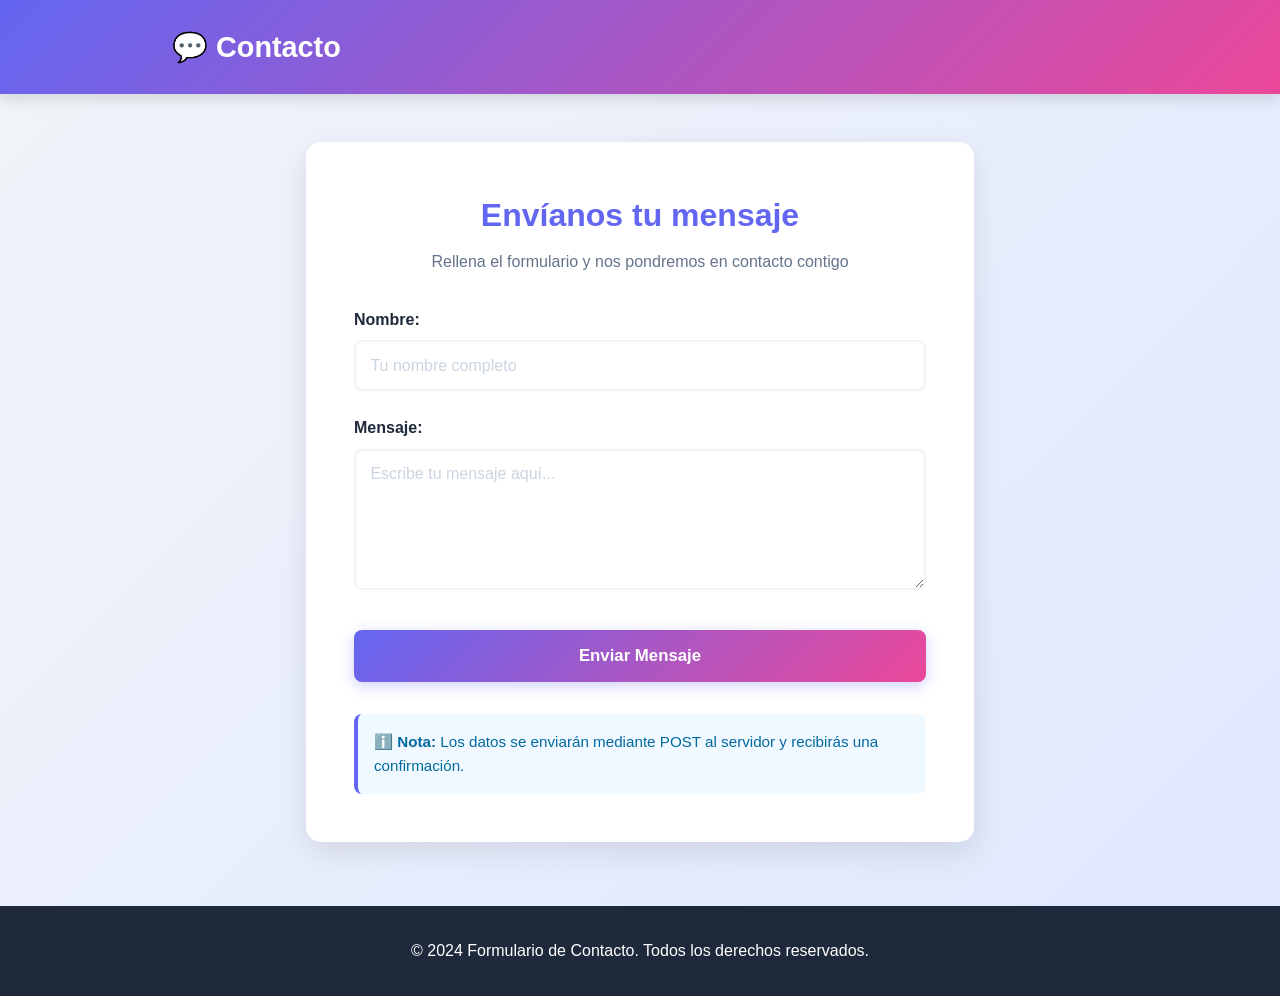
==== commit afc0fe2d: "ej5" ====
--- a/public/index.html
+++ b/public/index.html
@@ -3,73 +3,54 @@
 <head>
     <meta charset="UTF-8">
     <meta name="viewport" content="width=device-width, initial-scale=1.0">
-    <title>Mi Página con Express</title>
+    <title>Formulario de Contacto</title>
     <link rel="stylesheet" href="styles.css">
 </head>
 <body>
     <nav class="navbar">
         <div class="nav-content">
-            <h1 class="logo">Mi Sitio Web</h1>
-            <ul class="nav-menu">
-                <li><a href="#inicio">Inicio</a></li>
-                <li><a href="#acerca">Acerca de</a></li>
-                <li><a href="#contacto">Contacto</a></li>
-            </ul>
+            <h1 class="logo">💬 Contacto</h1>
         </div>
     </nav>
 
-    <header class="hero" id="inicio">
-        <div class="hero-content">
-            <h2>Bienvenido a mi sitio</h2>
-            <p>Una página creada con Express.js y diseño personalizado</p>
-            <button class="btn-primary">Explorar</button>
-        </div>
-    </header>
+    <main class="container">
+        <section class="form-section">
+            <h2>Envíanos tu mensaje</h2>
+            <p class="subtitle">Rellena el formulario y nos pondremos en contacto contigo</p>
 
-    <main>
-        <section class="features">
-            <h3>Características</h3>
-            <div class="feature-grid">
-                <div class="feature-card">
-                    <div class="feature-icon">⚡</div>
-                    <h4>Rápido</h4>
-                    <p>Servidor Express optimizado y eficiente</p>
+            <!-- Formulario que envía POST a /contacto -->
+            <form action="/contacto" method="POST" class="contact-form">
+                <div class="form-group">
+                    <label for="nombre">Nombre:</label>
+                    <input 
+                        type="text" 
+                        id="nombre" 
+                        name="nombre" 
+                        placeholder="Tu nombre completo" 
+                        required>
                 </div>
-                <div class="feature-card">
-                    <div class="feature-icon">🎨</div>
-                    <h4>Elegante</h4>
-                    <p>Diseño moderno y responsivo</p>
+
+                <div class="form-group">
+                    <label for="mensaje">Mensaje:</label>
+                    <textarea 
+                        id="mensaje" 
+                        name="mensaje" 
+                        placeholder="Escribe tu mensaje aquí..." 
+                        rows="6" 
+                        required></textarea>
                 </div>
-                <div class="feature-card">
-                    <div class="feature-icon">🔒</div>
-                    <h4>Seguro</h4>
-                    <p>Prácticas de seguridad implementadas</p>
-                </div>
+
+                <button type="submit" class="btn-submit">Enviar Mensaje</button>
+            </form>
+
+            <div class="info-box">
+                <p><strong>ℹ️ Nota:</strong> Los datos se enviarán mediante POST al servidor y recibirás una confirmación.</p>
             </div>
-        </section>
-
-        <section class="about" id="acerca">
-            <h3>Acerca de este proyecto</h3>
-            <p>
-                Este proyecto integra HTML, CSS y un servidor Express.js. 
-                Demuestra cómo servir archivos estáticos desde una aplicación de Node.js 
-                y crear una experiencia web completa y profesional.
-            </p>
-        </section>
-
-        <section class="contact" id="contacto">
-            <h3>Ponerse en contacto</h3>
-            <form class="contact-form">
-                <input type="text" placeholder="Tu nombre" required>
-                <input type="email" placeholder="Tu correo" required>
-                <textarea placeholder="Tu mensaje" rows="5" required></textarea>
-                <button type="submit" class="btn-primary">Enviar</button>
-            </form>
         </section>
     </main>
 
     <footer class="footer">
-        <p>&copy; 2024 Mi Sitio Web. Todos los derechos reservados.</p>
+        <p>&copy; 2024 Formulario de Contacto. Todos los derechos reservados.</p>
     </footer>
 </body>
 </html>
--- a/public/styles.css
+++ b/public/styles.css
@@ -12,6 +12,8 @@
     --color-light: #f1f5f9;
     --color-white: #ffffff;
     --color-gray: #64748b;
+    --color-success: #10b981;
+    --color-error: #e11d48;
     --font-family: 'Segoe UI', Tahoma, Geneva, Verdana, sans-serif;
     --transition: all 0.3s ease;
 }
@@ -24,26 +26,21 @@
     font-family: var(--font-family);
     color: var(--color-dark);
     line-height: 1.6;
-    background-color: var(--color-light);
+    background: linear-gradient(135deg, #f1f5f9 0%, #e0e7ff 100%);
+    min-height: 100vh;
 }
 
 /* ==================== NAVBAR ==================== */
 .navbar {
     background: linear-gradient(135deg, var(--color-primary) 0%, var(--color-secondary) 100%);
-    padding: 1rem 0;
-    position: sticky;
-    top: 0;
-    z-index: 1000;
-    box-shadow: 0 2px 10px rgba(0, 0, 0, 0.1);
+    padding: 1.5rem 0;
+    box-shadow: 0 4px 15px rgba(0, 0, 0, 0.15);
 }
 
 .nav-content {
-    max-width: 1200px;
+    max-width: 1000px;
     margin: 0 auto;
     padding: 0 2rem;
-    display: flex;
-    justify-content: space-between;
-    align-items: center;
 }
 
 .logo {
@@ -52,188 +49,111 @@
     font-weight: bold;
 }
 
-.nav-menu {
-    display: flex;
-    list-style: none;
-    gap: 2rem;
+/* ==================== MAIN CONTAINER ==================== */
+.container {
+    max-width: 700px;
+    margin: 3rem auto;
+    padding: 0 1rem;
 }
 
-.nav-menu a {
-    color: var(--color-white);
-    text-decoration: none;
-    font-weight: 500;
-    transition: var(--transition);
+.form-section {
+    background: var(--color-white);
+    padding: 3rem;
+    border-radius: 15px;
+    box-shadow: 0 10px 30px rgba(0, 0, 0, 0.1);
 }
 
-.nav-menu a:hover {
-    opacity: 0.8;
-    text-decoration: underline;
-}
-
-/* ==================== HERO SECTION ==================== */
-.hero {
-    background: linear-gradient(135deg, var(--color-primary) 0%, var(--color-secondary) 100%);
-    color: var(--color-white);
-    padding: 6rem 2rem;
-    text-align: center;
-    min-height: 500px;
-    display: flex;
-    align-items: center;
-    justify-content: center;
-}
-
-.hero-content h2 {
-    font-size: 3rem;
-    margin-bottom: 1rem;
-    animation: slideInDown 0.8s ease;
-}
-
-.hero-content p {
-    font-size: 1.3rem;
-    margin-bottom: 2rem;
-    opacity: 0.95;
-    animation: slideInUp 0.8s ease;
-}
-
-@keyframes slideInDown {
-    from {
-        opacity: 0;
-        transform: translateY(-30px);
-    }
-    to {
-        opacity: 1;
-        transform: translateY(0);
-    }
-}
-
-@keyframes slideInUp {
-    from {
-        opacity: 0;
-        transform: translateY(30px);
-    }
-    to {
-        opacity: 1;
-        transform: translateY(0);
-    }
-}
-
-/* ==================== BOTONES ==================== */
-.btn-primary {
-    background-color: var(--color-white);
+.form-section h2 {
+    font-size: 2rem;
     color: var(--color-primary);
-    padding: 0.8rem 2rem;
-    border: none;
-    border-radius: 50px;
-    font-size: 1rem;
-    font-weight: bold;
-    cursor: pointer;
-    transition: var(--transition);
-    box-shadow: 0 4px 15px rgba(0, 0, 0, 0.2);
-}
-
-.btn-primary:hover {
-    transform: translateY(-2px);
-    box-shadow: 0 6px 20px rgba(0, 0, 0, 0.3);
-}
-
-/* ==================== MAIN CONTENT ==================== */
-main {
-    max-width: 1200px;
-    margin: 0 auto;
-    padding: 3rem 2rem;
-}
-
-main section {
-    margin-bottom: 4rem;
-}
-
-main h3 {
-    font-size: 2rem;
-    margin-bottom: 2rem;
-    color: var(--color-primary);
+    margin-bottom: 0.5rem;
     text-align: center;
 }
 
-/* ==================== FEATURES SECTION ==================== */
-.feature-grid {
-    display: grid;
-    grid-template-columns: repeat(auto-fit, minmax(280px, 1fr));
-    gap: 2rem;
+.subtitle {
+    text-align: center;
+    color: var(--color-gray);
+    margin-bottom: 2rem;
+    font-size: 1rem;
 }
 
-.feature-card {
-    background: var(--color-white);
-    padding: 2rem;
-    border-radius: 10px;
-    text-align: center;
-    box-shadow: 0 4px 15px rgba(0, 0, 0, 0.08);
-    transition: var(--transition);
+/* ==================== FORMULARIO ==================== */
+.contact-form {
+    display: flex;
+    flex-direction: column;
+    gap: 1.5rem;
 }
 
-.feature-card:hover {
-    transform: translateY(-10px);
-    box-shadow: 0 8px 25px rgba(0, 0, 0, 0.12);
+.form-group {
+    display: flex;
+    flex-direction: column;
 }
 
-.feature-icon {
-    font-size: 3rem;
-    margin-bottom: 1rem;
+.form-group label {
+    font-weight: 600;
+    color: var(--color-dark);
+    margin-bottom: 0.5rem;
+    font-size: 1rem;
 }
 
-.feature-card h4 {
-    font-size: 1.4rem;
-    margin-bottom: 0.5rem;
-    color: var(--color-dark);
-}
-
-.feature-card p {
-    color: var(--color-gray);
-    font-size: 0.95rem;
-}
-
-/* ==================== ABOUT SECTION ==================== */
-.about {
-    background: var(--color-white);
-    padding: 3rem;
-    border-radius: 10px;
-    box-shadow: 0 4px 15px rgba(0, 0, 0, 0.08);
-    line-height: 1.8;
-    font-size: 1.05rem;
-    color: var(--color-gray);
-}
-
-/* ==================== CONTACT FORM ==================== */
-.contact {
-    text-align: center;
-}
-
-.contact-form {
-    max-width: 600px;
-    margin: 2rem auto 0;
-    display: flex;
-    flex-direction: column;
-    gap: 1rem;
-}
-
-.contact-form input,
-.contact-form textarea {
+.form-group input,
+.form-group textarea {
     padding: 0.9rem;
     border: 2px solid var(--color-light);
     border-radius: 8px;
     font-family: var(--font-family);
     font-size: 1rem;
+    color: var(--color-dark);
+    background-color: var(--color-white);
     transition: var(--transition);
 }
 
-.contact-form input:focus,
-.contact-form textarea:focus {
+.form-group input::placeholder,
+.form-group textarea::placeholder {
+    color: #cbd5e1;
+}
+
+.form-group input:focus,
+.form-group textarea:focus {
     outline: none;
     border-color: var(--color-primary);
     box-shadow: 0 0 0 3px rgba(99, 102, 241, 0.1);
+    background-color: #f8fafc;
 }
 
-.contact-form button {
-    margin-top: 0.5rem;
+/* ==================== BOTÓN SUBMIT ==================== */
+.btn-submit {
+    padding: 1rem;
+    background: linear-gradient(135deg, var(--color-primary) 0%, var(--color-secondary) 100%);
+    color: var(--color-white);
+    border: none;
+    border-radius: 8px;
+    font-size: 1.05rem;
+    font-weight: 600;
+    cursor: pointer;
+    transition: var(--transition);
+    box-shadow: 0 4px 15px rgba(99, 102, 241, 0.3);
+    margin-top: 1rem;
+}
+
+.btn-submit:hover {
+    transform: translateY(-2px);
+    box-shadow: 0 6px 20px rgba(99, 102, 241, 0.4);
+}
+
+.btn-submit:active {
+    transform: translateY(0);
+}
+
+/* ==================== INFO BOX ==================== */
+.info-box {
+    background: #f0f9ff;
+    border-left: 4px solid var(--color-primary);
+    padding: 1rem;
+    border-radius: 8px;
+    margin-top: 2rem;
+    color: #0369a1;
+    font-size: 0.95rem;
 }
 
 /* ==================== FOOTER ==================== */
@@ -246,24 +166,16 @@
 }
 
 /* ==================== RESPONSIVE ==================== */
-@media (max-width: 768px) {
-    .nav-menu {
-        gap: 1rem;
+@media (max-width: 600px) {
+    .form-section {
+        padding: 1.5rem;
     }
 
-    .hero-content h2 {
-        font-size: 2rem;
+    .form-section h2 {
+        font-size: 1.5rem;
     }
 
-    .hero-content p {
-        font-size: 1rem;
-    }
-
-    main h3 {
-        font-size: 1.6rem;
-    }
-
-    .about {
-        padding: 1.5rem;
+    .logo {
+        font-size: 1.4rem;
     }
 }
